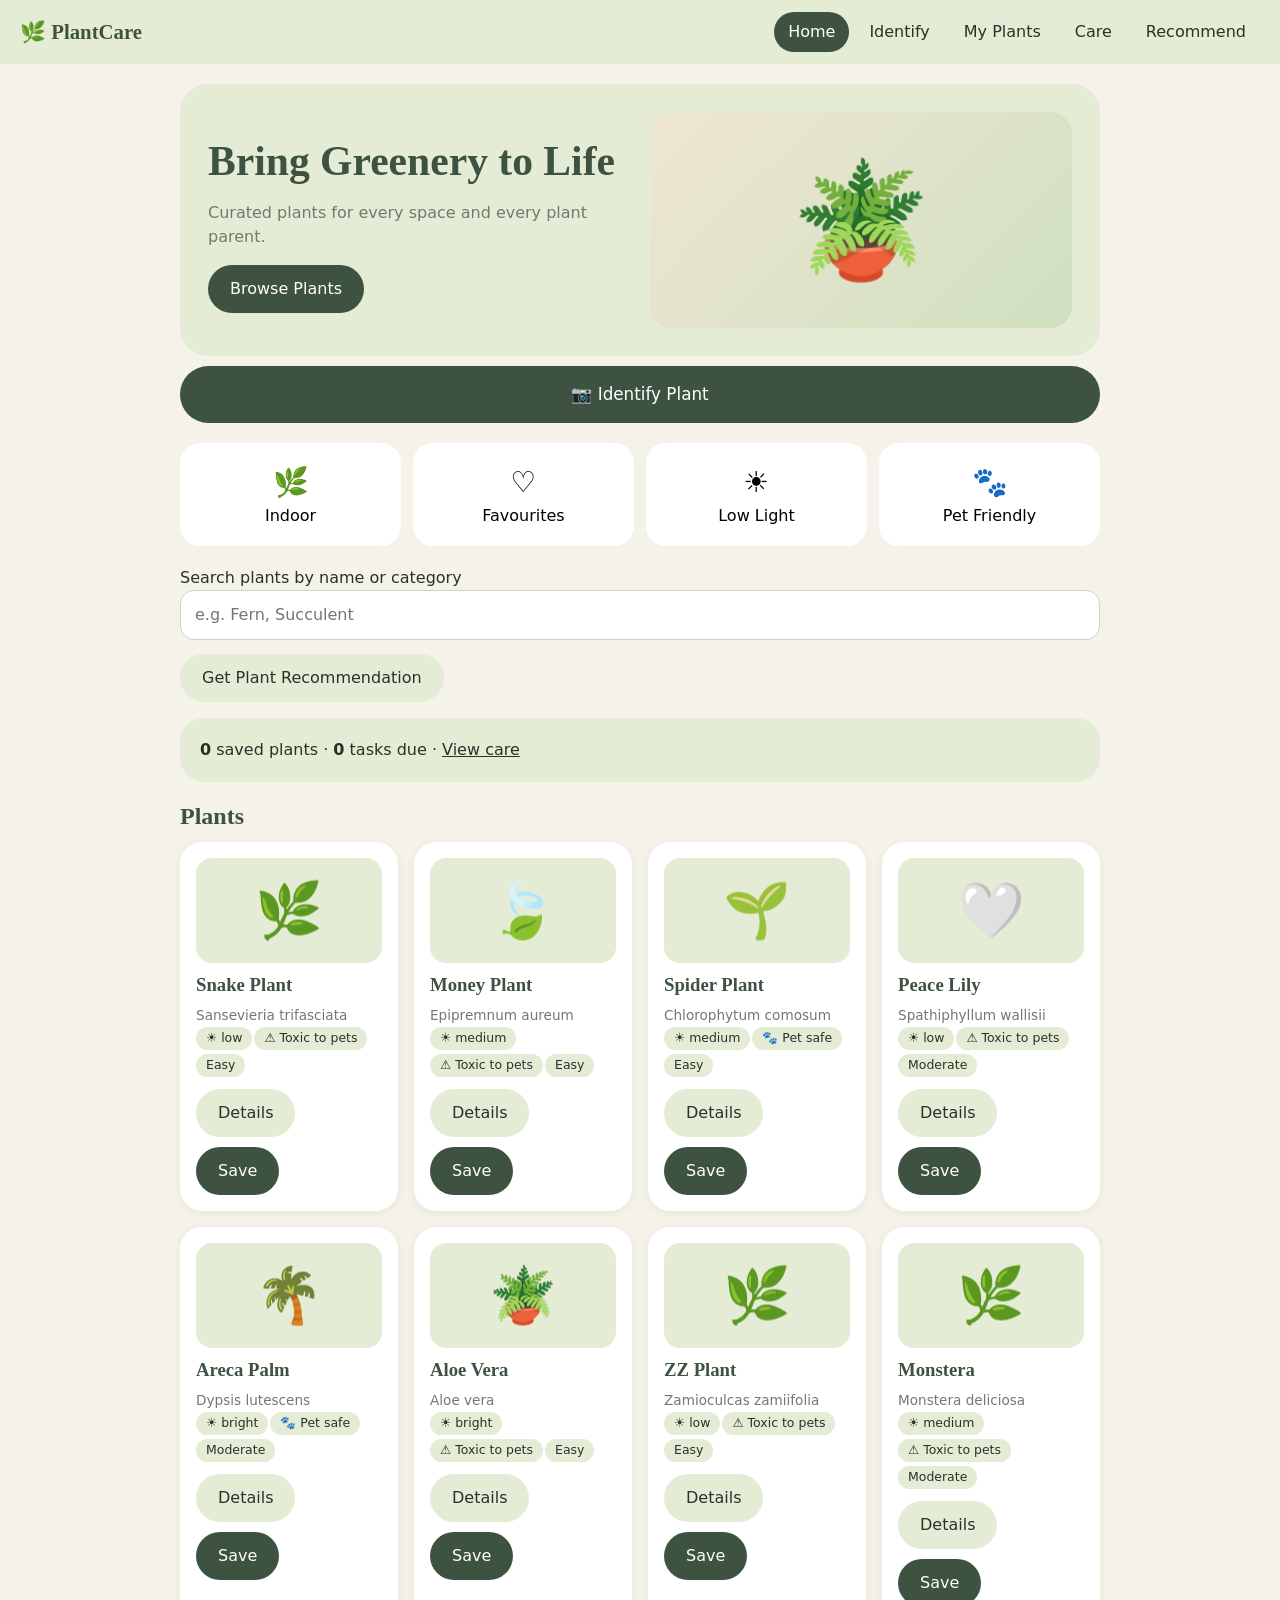
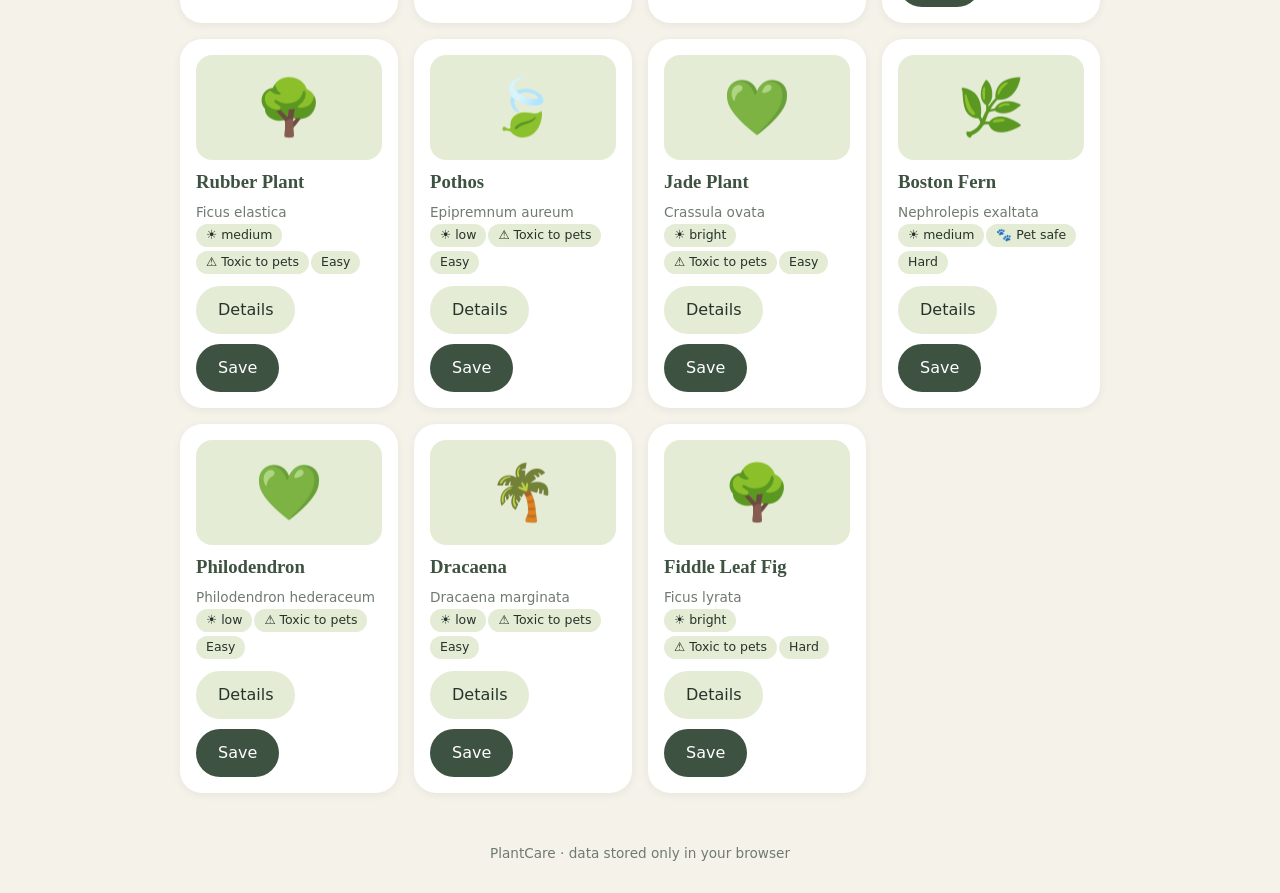
==== index.html @ 7bc5dca6 "Add PlantCare project code" ====
<!DOCTYPE html><html lang="en"><head><meta charset="UTF-8"><meta name="viewport" content="width=device-width,initial-scale=1"><title>Home · PlantCare</title><link rel="stylesheet" href="css/style.css"></head><body data-page="home"><main>
<section class="hero"><div><h1>Bring Greenery to Life</h1><p style="color:var(--muted)">Curated plants for every space and every plant parent.</p><a class="btn" href="#results">Browse Plants</a></div><div class="art" aria-hidden="true">🪴</div></section>
<a class="btn wide" href="identify.html">📷 Identify Plant</a>
<div class="chips" role="group" aria-label="Quick filters"><button class="chip" data-filter="all"><span>🌿</span>Indoor</button><button class="chip" data-filter="fav"><span>♡</span>Favourites</button><button class="chip" data-filter="low"><span>☀</span>Low Light</button><button class="chip" data-filter="pet"><span>🐾</span>Pet Friendly</button></div>
<label for="q">Search plants by name or category</label><input id="q" type="search" placeholder="e.g. Fern, Succulent">
<div class="pill-row" style="margin:14px 0"><a class="btn soft" href="recommendations.html">Get Plant Recommendation</a></div>
<div class="panel" id="summary"></div>
<h2 id="results">Plants</h2><div class="grid" id="grid"></div>
</main><script src="js/plants-data.js"></script><script src="js/app.js"></script><script src="js/pages.js"></script></body></html>
---- css/style.css ----
/* PlantCare design system – colours taken from the prototype */
:root{--bg:#f5f2ea;--card:#e4ecd6;--dark:#3d5240;--mid:#7a9e7e;--yellow:#f5e08a;--text:#26332a;--muted:#6f7a70;--red:#c0504d}
*{box-sizing:border-box}
body{margin:0;background:var(--bg);color:var(--text);font-family:"DM Sans",system-ui,sans-serif;line-height:1.5}
h1,h2,h3{font-family:Georgia,"Fraunces",serif;color:var(--dark);margin:.3em 0}
a{color:inherit;text-decoration:none}
header{display:flex;align-items:center;justify-content:space-between;padding:12px 20px;background:var(--card);position:sticky;top:0;z-index:5;flex-wrap:wrap;gap:8px}
.logo{font-family:Georgia,serif;font-weight:700;color:var(--dark);font-size:1.3rem}
nav{display:flex;gap:6px;flex-wrap:wrap}
nav a{padding:8px 14px;border-radius:99px;font-weight:500}
nav a:hover{background:#fff}
nav a.active{background:var(--dark);color:#fff}
main{max-width:960px;margin:0 auto;padding:20px}
footer{text-align:center;color:var(--muted);padding:30px 20px;font-size:.85rem}
.btn{display:inline-block;border:0;border-radius:99px;padding:12px 22px;background:var(--dark);color:#fff;font:inherit;font-weight:500;cursor:pointer;transition:.2s}
.btn:hover{opacity:.88;transform:translateY(-1px)}
.btn.soft{background:var(--card);color:var(--text)}
.btn.yellow{background:var(--yellow);color:var(--text)}
.btn.danger{background:var(--red)}
.btn.wide{display:block;width:100%;text-align:center;margin:10px 0;padding:16px;font-size:1.05rem}
.btn:focus-visible,input:focus-visible,select:focus-visible{outline:3px solid var(--mid);outline-offset:2px}
.hero{display:grid;grid-template-columns:1fr 1fr;gap:20px;background:var(--card);border-radius:28px;padding:28px;align-items:center}
.hero h1{font-size:2.6rem;line-height:1.1}
.hero .art{font-size:7rem;text-align:center;background:linear-gradient(135deg,#efe6d2,#cfe0c0);border-radius:22px;padding:24px}
.chips{display:grid;grid-template-columns:repeat(4,1fr);gap:12px;margin:20px 0}
.chip{background:#fff;border-radius:20px;padding:16px 6px;text-align:center;cursor:pointer;border:2px solid transparent;font:inherit}
.chip.on,.chip:hover{border-color:var(--mid)}
.chip span{display:block;font-size:1.8rem}
.grid{display:grid;grid-template-columns:repeat(auto-fill,minmax(210px,1fr));gap:16px}
.card{background:#fff;border-radius:22px;padding:16px;box-shadow:0 2px 10px rgba(0,0,0,.06);transition:.2s}
.card:hover{transform:translateY(-3px)}
.card .ph{font-size:3.4rem;text-align:center;background:var(--card);border-radius:16px;padding:12px;margin-bottom:8px}
.tag{display:inline-block;background:var(--card);border-radius:99px;padding:2px 10px;font-size:.78rem;margin:2px 2px 2px 0}
.pill-row{display:flex;gap:10px;flex-wrap:wrap}
.row{background:var(--card);border-radius:20px;padding:14px 18px;display:flex;justify-content:space-between;align-items:center;gap:10px;margin:8px 0;flex-wrap:wrap}
.row.white{background:#fff}.over{color:var(--red);font-size:.85rem}
label{display:block;font-weight:500;margin-top:12px}
input,select{width:100%;padding:12px 14px;border:1px solid #cbd7bf;border-radius:14px;background:#fff;font:inherit}
.err{color:var(--red);font-size:.85rem;min-height:1em}
.panel{background:var(--card);border-radius:24px;padding:20px;margin:16px 0}
.drop{border:2px dashed var(--mid);border-radius:22px;padding:40px;text-align:center;background:#fff;cursor:pointer}
.drop.over{background:var(--card)}
.drop img{max-width:260px;max-height:260px;border-radius:16px}
.score{font-size:1.6rem;font-weight:700;color:var(--dark)}
#toast{position:fixed;bottom:20px;left:50%;transform:translateX(-50%);background:var(--dark);color:#fff;padding:12px 22px;border-radius:99px;opacity:0;transition:.3s;pointer-events:none;z-index:9}
#toast.show{opacity:1}
.empty{text-align:center;color:var(--muted);padding:30px}
@media(max-width:700px){.hero{grid-template-columns:1fr}.hero h1{font-size:2rem}.chips{grid-template-columns:repeat(2,1fr)}}
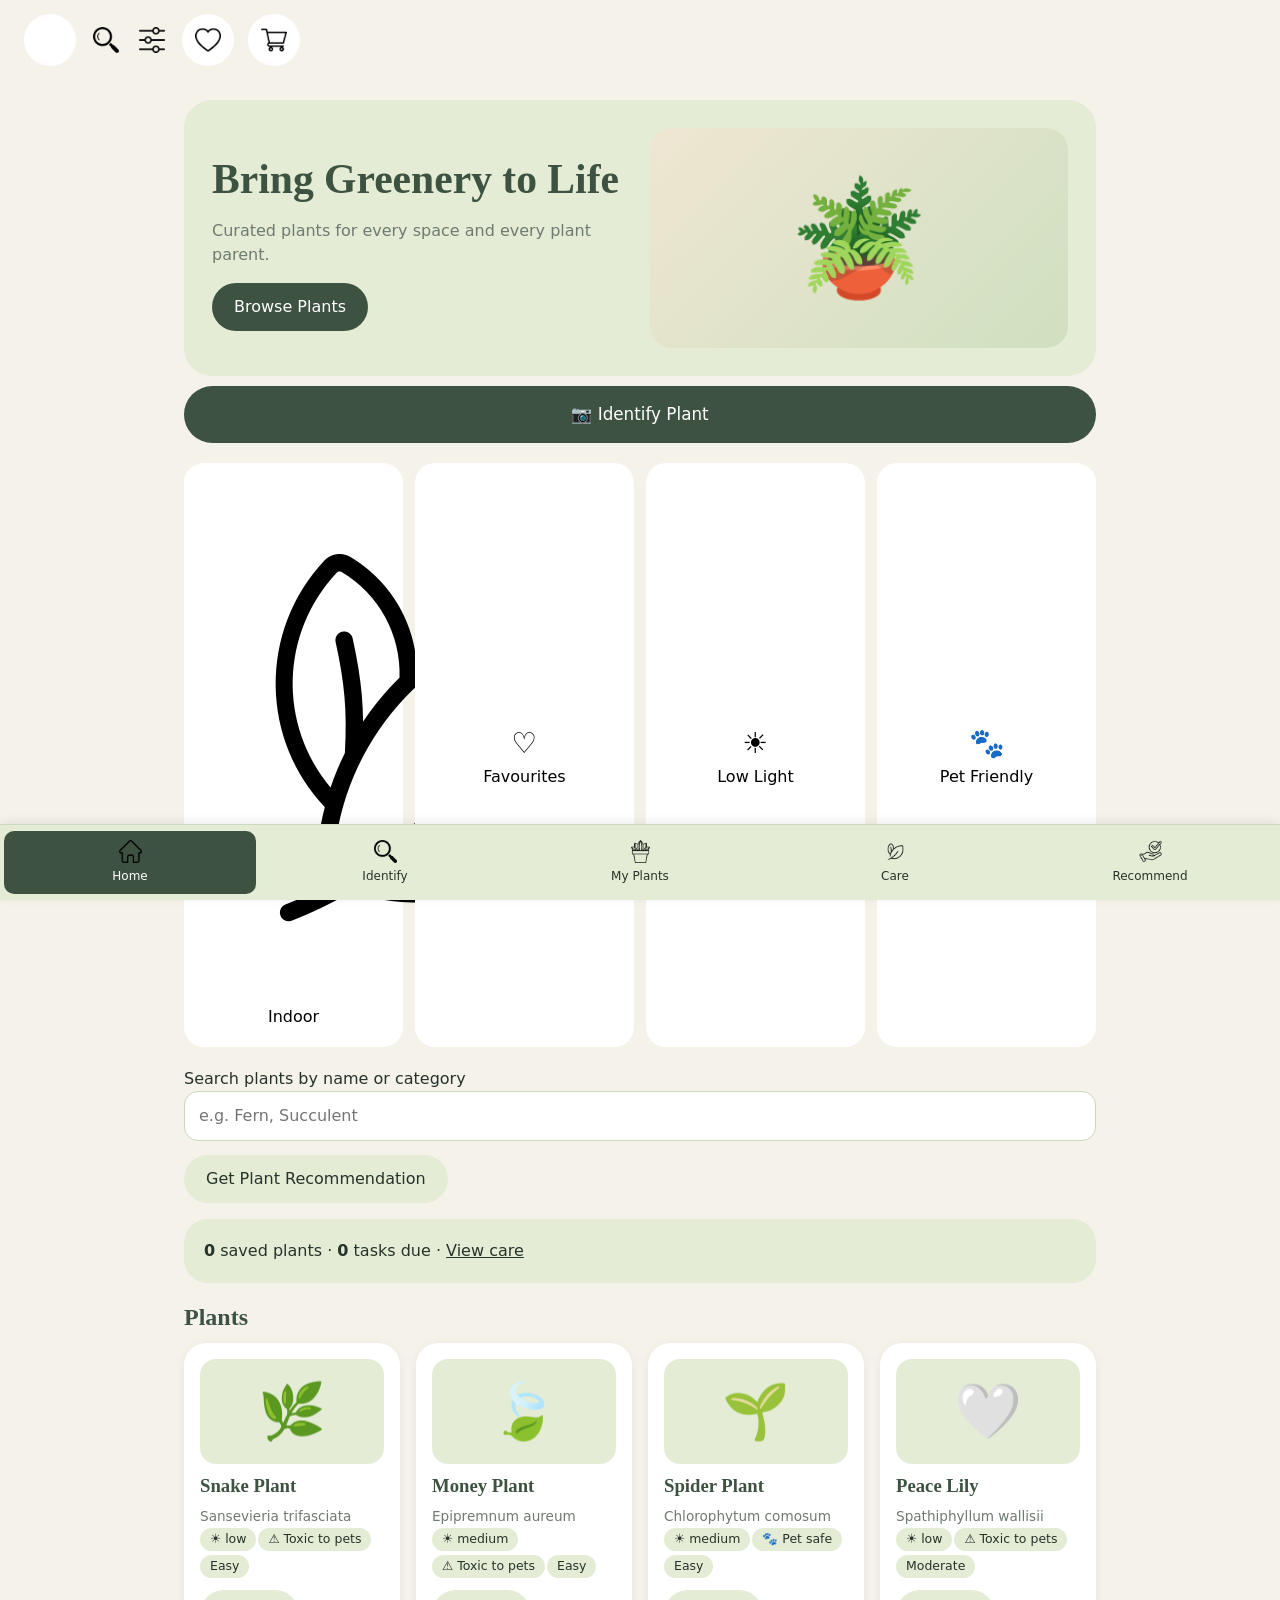
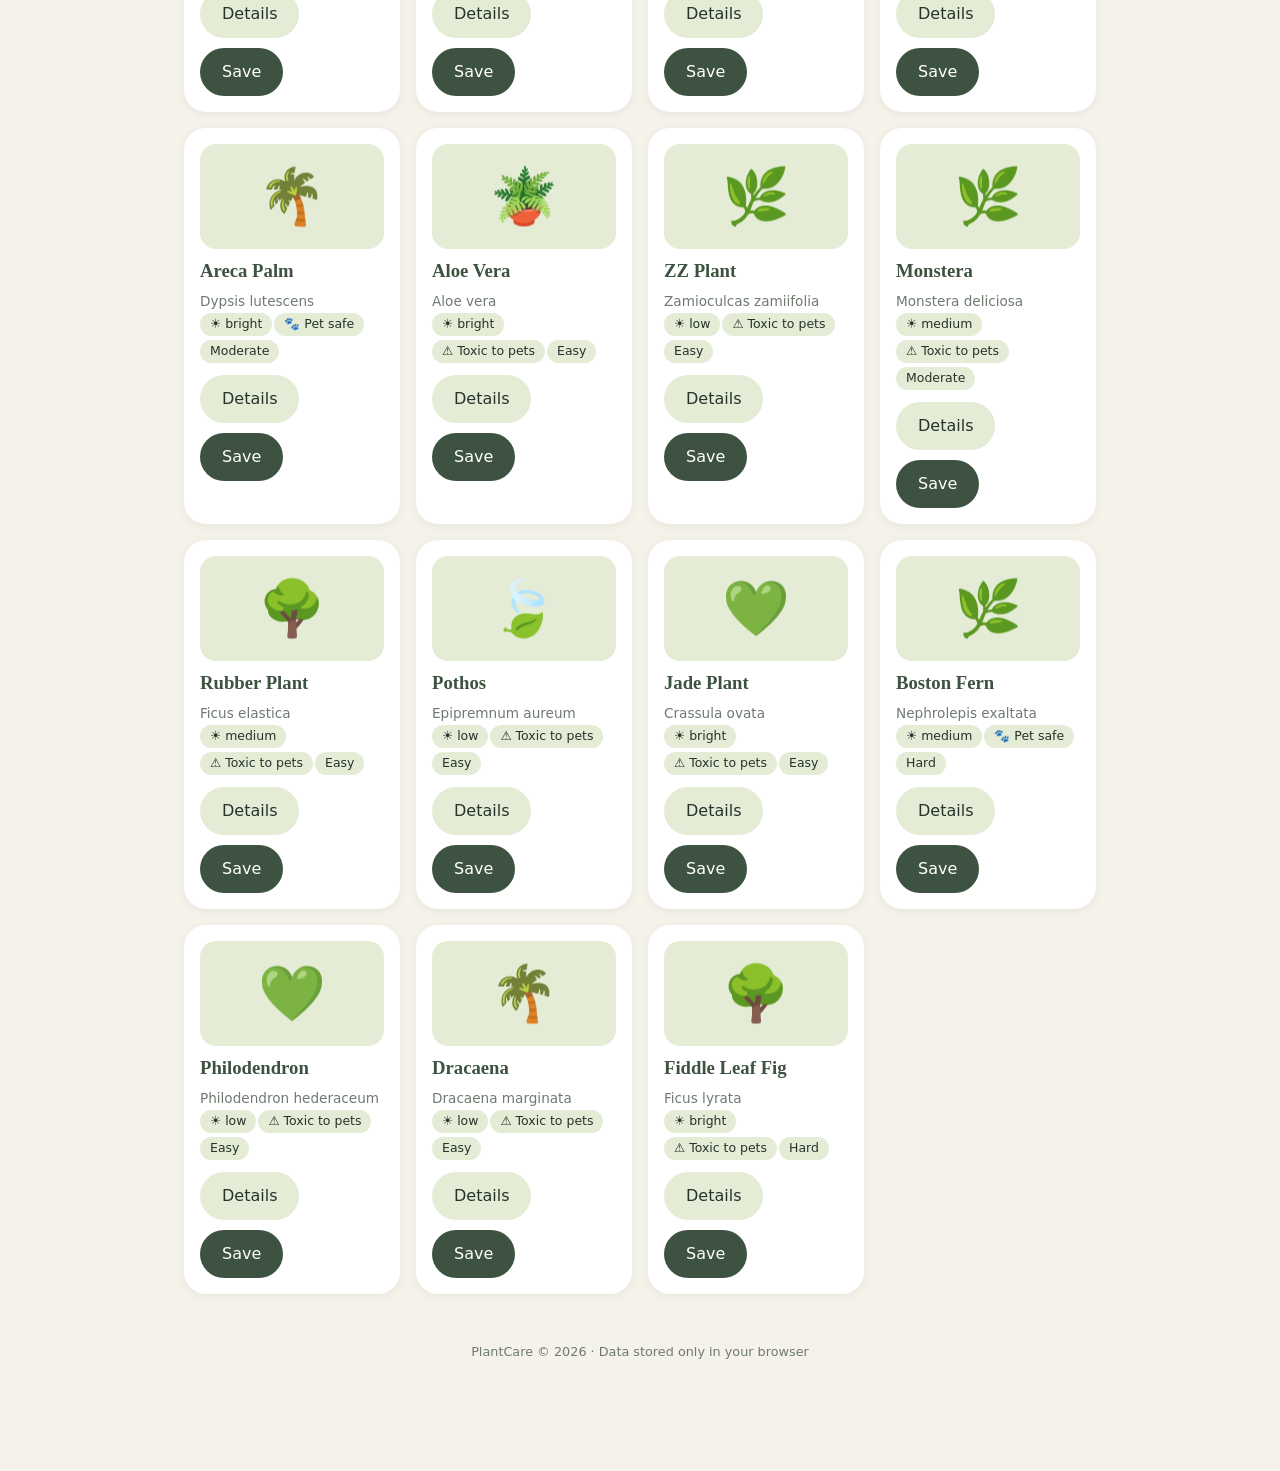
==== commit ec3f5e3b: "Update index.html" ====
--- a/index.html
+++ b/index.html
@@ -1,9 +1,77 @@
-<!DOCTYPE html><html lang="en"><head><meta charset="UTF-8"><meta name="viewport" content="width=device-width,initial-scale=1"><title>Home · PlantCare</title><link rel="stylesheet" href="css/style.css"></head><body data-page="home"><main>
-<section class="hero"><div><h1>Bring Greenery to Life</h1><p style="color:var(--muted)">Curated plants for every space and every plant parent.</p><a class="btn" href="#results">Browse Plants</a></div><div class="art" aria-hidden="true">🪴</div></section>
-<a class="btn wide" href="identify.html">📷 Identify Plant</a>
-<div class="chips" role="group" aria-label="Quick filters"><button class="chip" data-filter="all"><span>🌿</span>Indoor</button><button class="chip" data-filter="fav"><span>♡</span>Favourites</button><button class="chip" data-filter="low"><span>☀</span>Low Light</button><button class="chip" data-filter="pet"><span>🐾</span>Pet Friendly</button></div>
-<label for="q">Search plants by name or category</label><input id="q" type="search" placeholder="e.g. Fern, Succulent">
-<div class="pill-row" style="margin:14px 0"><a class="btn soft" href="recommendations.html">Get Plant Recommendation</a></div>
-<div class="panel" id="summary"></div>
-<h2 id="results">Plants</h2><div class="grid" id="grid"></div>
-</main><script src="js/plants-data.js"></script><script src="js/app.js"></script><script src="js/pages.js"></script></body></html>
+
+<!DOCTYPE html>
+<html lang="en">
+<head>
+    <meta charset="UTF-8">
+    <meta name="viewport" content="width=device-width, initial-scale=1.0">
+
+    <title>Home | PlantCare</title>
+
+    <link rel="stylesheet" href="css/style.css">
+</head>
+
+<body data-page="home">
+
+    <main>
+     
+        <section class="hero">
+            <div>
+                <h1>Bring Greenery to Life</h1>
+
+                <p style="color: var(--muted);">
+                    Curated plants for every space and every plant parent.
+                </p>
+
+                <a class="btn" href="#results">Browse Plants</a>
+            </div>
+
+            <div class="art" aria-hidden="true">🪴</div>
+        </section>
+
+        <a class="btn wide" href="identify.html">
+            📷 Identify Plant
+        </a>
+
+        <div class="chips" role="group" aria-label="Quick filters">
+            <button class="chip" data-filter="all">
+                <span><img src="images/leaves.png" alt="Filter"></span> Indoor
+            </button>
+
+            <button class="chip" data-filter="fav">
+                <span>♡</span> Favourites
+            </button>
+
+            <button class="chip" data-filter="low">
+                <span>☀</span> Low Light
+            </button>
+
+            <button class="chip" data-filter="pet">
+                <span>🐾</span> Pet Friendly
+            </button>
+        </div>
+
+        <label for="q">Search plants by name or category</label>
+        <input
+            type="search"
+            id="q"
+            placeholder="e.g. Fern, Succulent"
+        >
+
+        <div class="pill-row" style="margin: 14px 0;">
+            <a class="btn soft" href="recommendations.html">
+                Get Plant Recommendation
+            </a>
+        </div>
+
+        <div class="panel" id="summary"></div>
+
+        <h2 id="results">Plants</h2>
+        <div class="grid" id="grid"></div>
+    </main>
+    
+    <script src="js/plants-data.js"></script>
+    <script src="js/app.js"></script>
+    <script src="js/pages.js"></script>
+
+</body>
+</html>
--- a/css/style.css
+++ b/css/style.css
@@ -1,48 +1,574 @@
-/* PlantCare design system – colours taken from the prototype */
-:root{--bg:#f5f2ea;--card:#e4ecd6;--dark:#3d5240;--mid:#7a9e7e;--yellow:#f5e08a;--text:#26332a;--muted:#6f7a70;--red:#c0504d}
-*{box-sizing:border-box}
-body{margin:0;background:var(--bg);color:var(--text);font-family:"DM Sans",system-ui,sans-serif;line-height:1.5}
-h1,h2,h3{font-family:Georgia,"Fraunces",serif;color:var(--dark);margin:.3em 0}
-a{color:inherit;text-decoration:none}
-header{display:flex;align-items:center;justify-content:space-between;padding:12px 20px;background:var(--card);position:sticky;top:0;z-index:5;flex-wrap:wrap;gap:8px}
-.logo{font-family:Georgia,serif;font-weight:700;color:var(--dark);font-size:1.3rem}
-nav{display:flex;gap:6px;flex-wrap:wrap}
-nav a{padding:8px 14px;border-radius:99px;font-weight:500}
-nav a:hover{background:#fff}
-nav a.active{background:var(--dark);color:#fff}
-main{max-width:960px;margin:0 auto;padding:20px}
-footer{text-align:center;color:var(--muted);padding:30px 20px;font-size:.85rem}
-.btn{display:inline-block;border:0;border-radius:99px;padding:12px 22px;background:var(--dark);color:#fff;font:inherit;font-weight:500;cursor:pointer;transition:.2s}
-.btn:hover{opacity:.88;transform:translateY(-1px)}
-.btn.soft{background:var(--card);color:var(--text)}
-.btn.yellow{background:var(--yellow);color:var(--text)}
-.btn.danger{background:var(--red)}
-.btn.wide{display:block;width:100%;text-align:center;margin:10px 0;padding:16px;font-size:1.05rem}
-.btn:focus-visible,input:focus-visible,select:focus-visible{outline:3px solid var(--mid);outline-offset:2px}
-.hero{display:grid;grid-template-columns:1fr 1fr;gap:20px;background:var(--card);border-radius:28px;padding:28px;align-items:center}
-.hero h1{font-size:2.6rem;line-height:1.1}
-.hero .art{font-size:7rem;text-align:center;background:linear-gradient(135deg,#efe6d2,#cfe0c0);border-radius:22px;padding:24px}
-.chips{display:grid;grid-template-columns:repeat(4,1fr);gap:12px;margin:20px 0}
-.chip{background:#fff;border-radius:20px;padding:16px 6px;text-align:center;cursor:pointer;border:2px solid transparent;font:inherit}
-.chip.on,.chip:hover{border-color:var(--mid)}
-.chip span{display:block;font-size:1.8rem}
-.grid{display:grid;grid-template-columns:repeat(auto-fill,minmax(210px,1fr));gap:16px}
-.card{background:#fff;border-radius:22px;padding:16px;box-shadow:0 2px 10px rgba(0,0,0,.06);transition:.2s}
-.card:hover{transform:translateY(-3px)}
-.card .ph{font-size:3.4rem;text-align:center;background:var(--card);border-radius:16px;padding:12px;margin-bottom:8px}
-.tag{display:inline-block;background:var(--card);border-radius:99px;padding:2px 10px;font-size:.78rem;margin:2px 2px 2px 0}
-.pill-row{display:flex;gap:10px;flex-wrap:wrap}
-.row{background:var(--card);border-radius:20px;padding:14px 18px;display:flex;justify-content:space-between;align-items:center;gap:10px;margin:8px 0;flex-wrap:wrap}
-.row.white{background:#fff}.over{color:var(--red);font-size:.85rem}
-label{display:block;font-weight:500;margin-top:12px}
-input,select{width:100%;padding:12px 14px;border:1px solid #cbd7bf;border-radius:14px;background:#fff;font:inherit}
-.err{color:var(--red);font-size:.85rem;min-height:1em}
-.panel{background:var(--card);border-radius:24px;padding:20px;margin:16px 0}
-.drop{border:2px dashed var(--mid);border-radius:22px;padding:40px;text-align:center;background:#fff;cursor:pointer}
-.drop.over{background:var(--card)}
-.drop img{max-width:260px;max-height:260px;border-radius:16px}
-.score{font-size:1.6rem;font-weight:700;color:var(--dark)}
-#toast{position:fixed;bottom:20px;left:50%;transform:translateX(-50%);background:var(--dark);color:#fff;padding:12px 22px;border-radius:99px;opacity:0;transition:.3s;pointer-events:none;z-index:9}
-#toast.show{opacity:1}
-.empty{text-align:center;color:var(--muted);padding:30px}
-@media(max-width:700px){.hero{grid-template-columns:1fr}.hero h1{font-size:2rem}.chips{grid-template-columns:repeat(2,1fr)}}
+
+:root {
+    --bg: #f5f2ea;
+    --card: #e4ecd6;
+    --dark: #3d5240;
+    --mid: #7a9e7e;
+    --yellow: #f5e08a;
+    --text: #26332a;
+    --muted: #6f7a70;
+    --red: #c0504d;
+}
+
+/* Reset */
+*,
+*::before,
+*::after {
+    box-sizing: border-box;
+}
+
+html {
+    min-height: 100%;
+    width: 100%;
+    overflow-x: clip;
+}
+
+body {
+    min-height: 100vh;
+    width: 100%;
+    margin: 0;
+    padding-bottom: 90px;
+    display: flex;
+    flex-direction: column;
+    overflow-x: clip;
+    background: var(--bg);
+    color: var(--text);
+    font-family: "DM Sans", system-ui, sans-serif;
+    line-height: 1.5;
+}
+
+h1,
+h2,
+h3 {
+    margin: 0.3em 0;
+    color: var(--dark);
+    font-family: Georgia, "Fraunces", serif;
+}
+
+a {
+    color: inherit;
+    text-decoration: none;
+}
+
+/* Header */
+.app-header {
+    position: relative;
+    z-index: 10;
+    flex-shrink: 0;
+    width: 100%;
+    min-height: 80px;
+    padding: 12px 24px;
+    display: flex;
+    align-items: center;
+    justify-content: space-between;
+    gap: 12px;
+    background: var(--bg);
+}
+
+.header-actions {
+    display: flex;
+    align-items: center;
+    justify-content: flex-end;
+    gap: 14px;
+}
+
+.app-header button,
+.app-header a {
+    flex-shrink: 0;
+    box-sizing: border-box;
+    cursor: pointer;
+}
+
+.app-header .back-btn,
+.app-header .round-icon-btn {
+    width: 52px;
+    height: 52px;
+    padding: 0;
+    display: flex;
+    align-items: center;
+    justify-content: center;
+    border: 0;
+    border-radius: 50%;
+    background: #fff;
+}
+
+.app-header .icon-btn {
+    width: 32px;
+    height: 42px;
+    padding: 0;
+    display: flex;
+    align-items: center;
+    justify-content: center;
+    border: 0;
+    background: transparent;
+}
+
+.app-header img {
+    display: block;
+    width: 26px !important;
+    height: 26px !important;
+    max-width: 26px !important;
+    max-height: 26px !important;
+    object-fit: contain;
+}
+
+/* Bottom navigation icons */
+.nav-icon {
+    display: block;
+    width: 23px;
+    height: 23px;
+    margin: 0;
+    object-fit: contain;
+}
+
+.logo {
+    color: var(--dark);
+    font-family: Georgia, serif;
+    font-size: 1.3rem;
+    font-weight: 700;
+}
+
+.logo-icon {
+    width: 28px;
+    height: 28px;
+    object-fit: contain;
+    vertical-align: middle;
+}
+
+/* Main content */
+main {
+    flex: 1 0 auto;
+    width: 100%;
+    max-width: 960px;
+    margin: 0 auto;
+    padding: 20px 24px 28px;
+}
+
+/* General navigation */
+nav:not(.bottom-nav) {
+    display: flex;
+    flex-wrap: wrap;
+    gap: 6px;
+}
+
+nav:not(.bottom-nav) a {
+    padding: 8px 14px;
+    border-radius: 99px;
+    font-weight: 500;
+}
+
+nav:not(.bottom-nav) a:hover {
+    background: #fff;
+}
+
+nav:not(.bottom-nav) a.active {
+    background: var(--dark);
+    color: #fff;
+}
+
+/* Footer */
+footer,
+.site-footer {
+    margin-top: auto;
+    padding: 20px 10px;
+    color: var(--muted);
+    font-size: 0.8rem;
+    text-align: center;
+}
+
+/* Buttons */
+.btn {
+    display: inline-block;
+    padding: 12px 22px;
+    border: 0;
+    border-radius: 99px;
+    background: var(--dark);
+    color: #fff;
+    font: inherit;
+    font-weight: 500;
+    cursor: pointer;
+    transition: opacity 0.2s, transform 0.2s;
+}
+
+.btn:hover {
+    opacity: 0.88;
+    transform: translateY(-1px);
+}
+
+.btn.soft {
+    background: var(--card);
+    color: var(--text);
+}
+
+.btn.yellow {
+    background: var(--yellow);
+    color: var(--text);
+}
+
+.btn.danger {
+    background: var(--red);
+}
+
+.btn.wide {
+    display: block;
+    width: 100%;
+    margin: 10px 0;
+    padding: 16px;
+    text-align: center;
+    font-size: 1.05rem;
+}
+
+.btn:focus-visible,
+input:focus-visible,
+select:focus-visible,
+button:focus-visible,
+a:focus-visible {
+    outline: 3px solid var(--mid);
+    outline-offset: 2px;
+}
+
+/* Hero */
+.hero {
+    display: grid;
+    grid-template-columns: minmax(0, 1fr) minmax(0, 1fr);
+    align-items: center;
+    gap: 20px;
+    width: 100%;
+    min-width: 0;
+    padding: 28px;
+    border-radius: 28px;
+    background: var(--card);
+}
+
+.hero h1 {
+    font-size: clamp(2rem, 5vw, 2.6rem);
+    line-height: 1.1;
+    overflow-wrap: break-word;
+}
+
+.hero .art {
+    display: flex;
+    align-items: center;
+    justify-content: center;
+    min-width: 0;
+    min-height: 220px;
+    padding: 24px;
+    border-radius: 22px;
+    background: linear-gradient(135deg, #efe6d2, #cfe0c0);
+    font-size: 7rem;
+    text-align: center;
+}
+
+/* Quick filters */
+.chips {
+    display: grid;
+    grid-template-columns: repeat(4, minmax(0, 1fr));
+    gap: 12px;
+    margin: 20px 0;
+}
+
+.chip {
+    padding: 16px 6px;
+    border: 2px solid transparent;
+    border-radius: 20px;
+    background: #fff;
+    font: inherit;
+    text-align: center;
+    cursor: pointer;
+}
+
+.chip.on,
+.chip:hover {
+    border-color: var(--mid);
+}
+
+.chip span {
+    display: block;
+    font-size: 1.8rem;
+}
+
+/* Plant grid and cards */
+.grid {
+    display: grid;
+    grid-template-columns: repeat(auto-fill, minmax(210px, 1fr));
+    gap: 16px;
+}
+
+.card {
+    padding: 16px;
+    border-radius: 22px;
+    background: #fff;
+    box-shadow: 0 2px 10px rgba(0, 0, 0, 0.06);
+    transition: transform 0.2s;
+}
+
+.card:hover {
+    transform: translateY(-3px);
+}
+
+.card .ph {
+    margin-bottom: 8px;
+    padding: 12px;
+    border-radius: 16px;
+    background: var(--card);
+    font-size: 3.4rem;
+    text-align: center;
+}
+
+.tag {
+    display: inline-block;
+    margin: 2px 2px 2px 0;
+    padding: 2px 10px;
+    border-radius: 99px;
+    background: var(--card);
+    font-size: 0.78rem;
+}
+
+.pill-row {
+    display: flex;
+    flex-wrap: wrap;
+    gap: 10px;
+}
+
+/* Rows and panels */
+.row {
+    display: flex;
+    flex-wrap: wrap;
+    align-items: center;
+    justify-content: space-between;
+    gap: 10px;
+    margin: 8px 0;
+    padding: 14px 18px;
+    border-radius: 20px;
+    background: var(--card);
+}
+
+.row.white {
+    background: #fff;
+}
+
+.over {
+    color: var(--red);
+    font-size: 0.85rem;
+}
+
+.panel {
+    margin: 16px 0;
+    padding: 20px;
+    border-radius: 24px;
+    background: var(--card);
+}
+
+/* Forms */
+label {
+    display: block;
+    margin-top: 12px;
+    font-weight: 500;
+}
+
+input,
+select {
+    width: 100%;
+    min-width: 0;
+    padding: 12px 14px;
+    border: 1px solid #cbd7bf;
+    border-radius: 14px;
+    background: #fff;
+    font: inherit;
+}
+
+.err {
+    min-height: 1em;
+    color: var(--red);
+    font-size: 0.85rem;
+}
+
+/* Image upload */
+.drop {
+    padding: 32px;
+    border: 2px dashed var(--mid);
+    border-radius: 22px;
+    background: #fff;
+    text-align: center;
+    cursor: pointer;
+}
+
+.drop.over {
+    background: var(--card);
+}
+
+.drop img {
+    max-width: 100%;
+    max-height: 260px;
+    border-radius: 16px;
+}
+
+.score {
+    color: var(--dark);
+    font-size: 1.6rem;
+    font-weight: 700;
+}
+
+.empty {
+    padding: 30px;
+    color: var(--muted);
+    text-align: center;
+}
+
+/* Toast */
+#toast {
+    position: fixed;
+    z-index: 10001;
+    bottom: 100px;
+    left: 50%;
+    max-width: calc(100% - 32px);
+    padding: 12px 22px;
+    transform: translateX(-50%);
+    border-radius: 99px;
+    background: var(--dark);
+    color: #fff;
+    opacity: 0;
+    pointer-events: none;
+    transition: opacity 0.3s;
+}
+
+#toast.show {
+    opacity: 1;
+}
+
+/* Fixed bottom navigation */
+.bottom-nav {
+    position: fixed;
+    z-index: 9999;
+    right: 0;
+    bottom: 0;
+    left: 0;
+    width: 100%;
+    min-height: 76px;
+    display: flex;
+    flex-wrap: nowrap;
+    align-items: stretch;
+    justify-content: space-around;
+    gap: 3px;
+    padding: 6px 4px max(6px, env(safe-area-inset-bottom));
+    border-top: 1px solid #cbd7bf;
+    background: var(--card);
+    box-shadow: 0 -2px 10px rgba(0, 0, 0, 0.08);
+}
+
+.bottom-nav a {
+    flex: 1 1 0;
+    min-width: 0;
+    display: flex;
+    flex-direction: column;
+    align-items: center;
+    justify-content: center;
+    gap: 4px;
+    padding: 6px 2px;
+    border-radius: 10px;
+    font-size: 12px;
+    font-weight: 500;
+    text-align: center;
+}
+
+.bottom-nav a:hover {
+    background: #fff;
+}
+
+.bottom-nav a.active,
+.bottom-nav a.active:hover {
+    background: var(--dark);
+    color: #fff;
+}
+
+/* Tablet and mobile */
+@media (max-width: 700px) {
+    main {
+        padding: 14px 16px 24px;
+    }
+
+    .hero {
+        grid-template-columns: minmax(0, 1fr);
+        gap: 16px;
+        padding: 22px;
+    }
+
+    .hero h1 {
+        font-size: 2rem;
+    }
+
+    .hero .art {
+        min-height: 180px;
+        max-height: 260px;
+        font-size: 5rem;
+    }
+
+    .chips {
+        grid-template-columns: repeat(2, minmax(0, 1fr));
+    }
+
+    .grid {
+        grid-template-columns: repeat(2, minmax(0, 1fr));
+        gap: 12px;
+    }
+}
+
+@media (max-width: 480px) {
+    body {
+        padding-bottom: 84px;
+    }
+
+    .app-header {
+        min-height: 68px;
+        padding: 10px 14px;
+        gap: 8px;
+    }
+
+    .header-actions {
+        gap: 10px;
+    }
+
+    .app-header .back-btn,
+    .app-header .round-icon-btn {
+        width: 44px;
+        height: 44px;
+    }
+
+    .app-header .icon-btn {
+        width: 28px;
+        height: 38px;
+    }
+
+    .app-header img {
+        width: 24px !important;
+        height: 24px !important;
+        max-width: 24px !important;
+        max-height: 24px !important;
+    }
+
+    .bottom-nav {
+        min-height: 70px;
+        gap: 1px;
+        padding-right: 2px;
+        padding-left: 2px;
+    }
+
+    .bottom-nav a {
+        gap: 3px;
+        padding: 5px 1px;
+        font-size: 10px;
+    }
+
+    .bottom-nav .nav-icon {
+        width: 22px;
+        height: 22px;
+    }
+
+    .grid {
+        grid-template-columns: minmax(0, 1fr);
+    }
+
+    .drop {
+        padding: 20px;
+    }
+}
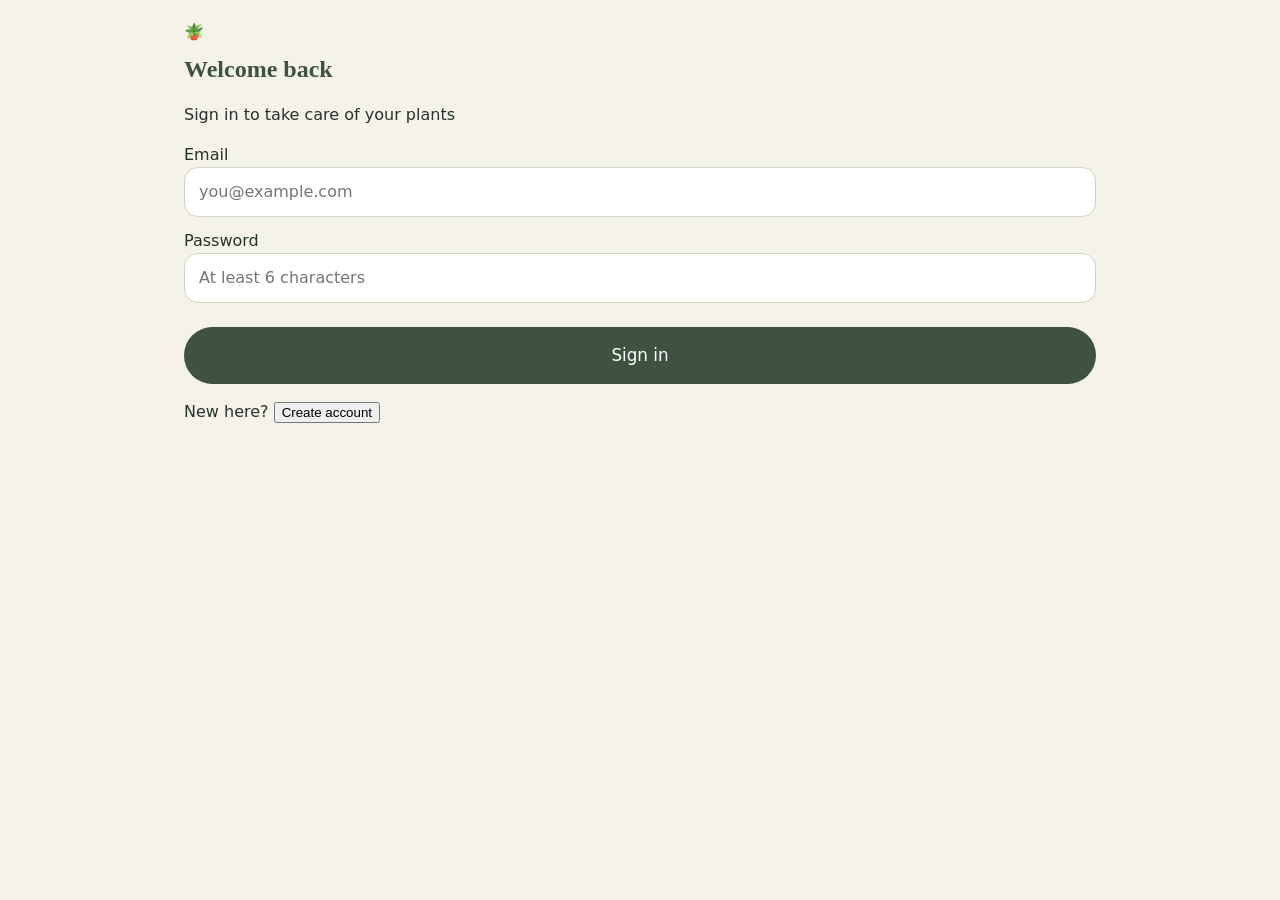
==== commit 877ad5d9: "Update index.html" ====
--- a/index.html
+++ b/index.html
@@ -71,6 +71,7 @@
     
     <script src="js/plants-data.js"></script>
     <script src="js/app.js"></script>
+    <script src="js/auth.js"></script><script>Auth.require()</script>
     <script src="js/pages.js"></script>
 
 </body>
--- a/css/style.css
+++ b/css/style.css
@@ -572,3 +572,90 @@
         padding: 20px;
     }
 }
+
+
+
+/* Fix quick filter cards */
+.chips {
+    display: grid;
+    grid-template-columns: repeat(2, minmax(0, 1fr));
+    gap: 16px;
+}
+
+.chip {
+    min-width: 0;
+    min-height: 140px;
+    display: flex;
+    flex-direction: column;
+    align-items: center;
+    justify-content: center;
+    gap: 8px;
+    padding: 20px 10px;
+    border: 2px solid transparent;
+    border-radius: 24px;
+    background: #fff;
+    font-size: 1.1rem;
+}
+
+/* Keep icons small */
+.chip span {
+    display: flex;
+    align-items: center;
+    justify-content: center;
+    width: 36px;
+    height: 36px;
+    margin: 0;
+    font-size: 1.8rem;
+}
+
+.chip span img,
+.chip .chip-icon {
+    display: block;
+    width: 30px !important;
+    height: 30px !important;
+    max-width: 30px !important;
+    max-height: 30px !important;
+    object-fit: contain;
+}
+
+.chip.on,
+.chip:hover {
+    border-color: var(--mid);
+}
+
+@media (max-width: 480px) {
+    .chips {
+        gap: 12px;
+    }
+
+    .chip {
+        min-height: 130px;
+        padding: 16px 8px;
+    }
+}
+
+.app-header {
+    width: 100%;
+    display: flex;
+    align-items: center;
+    justify-content: space-between;
+    padding: 12px 20px;
+    background: var(--bg);
+}
+
+.header-actions {
+    display: flex;
+    align-items: center;
+    justify-content: flex-end;
+    gap: 16px;
+    margin-left: auto;
+}
+
+.app-header img {
+    width: 26px !important;
+    height: 26px !important;
+    object-fit: contain;
+}
+
+
+
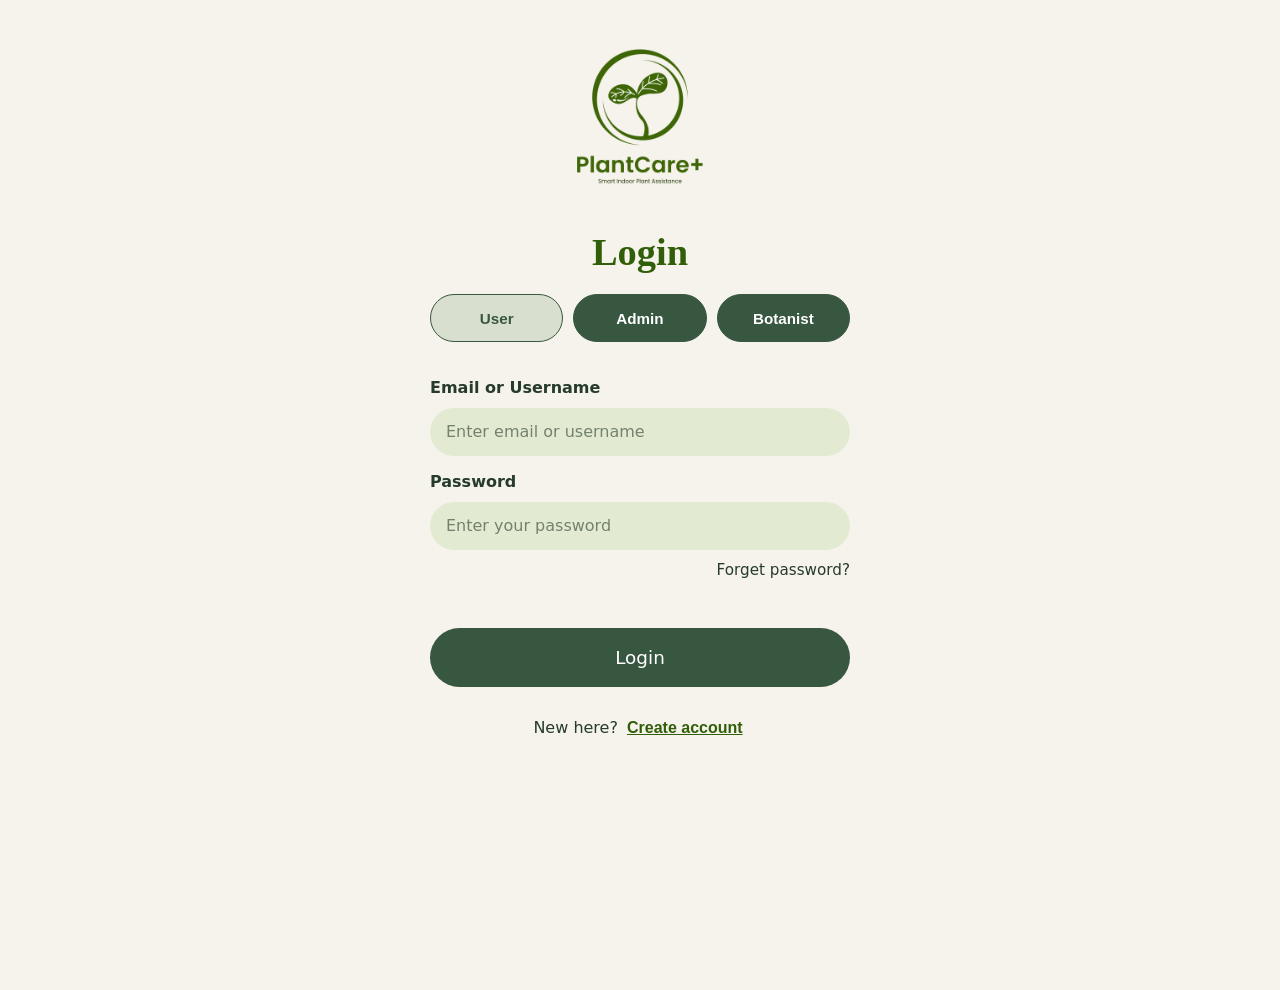
==== commit 7ead658a: "Update index.html" ====
--- a/index.html
+++ b/index.html
@@ -25,7 +25,13 @@
                 <a class="btn" href="#results">Browse Plants</a>
             </div>
 
-            <div class="art" aria-hidden="true">🪴</div>
+            <div class="art">
+                <img
+                src="images/hero-plant.png"
+                alt="Beautiful indoor plant in a pot"
+                class="hero-plant-image"
+                >
+            </div>
         </section>
 
         <a class="btn wide" href="identify.html">
--- a/css/style.css
+++ b/css/style.css
@@ -657,5 +657,268 @@
     object-fit: contain;
 }
 
-
-
+body[data-page="signin"] {
+    background: #f5f3eb;
+    color: #263b2b;
+}
+
+.signin-main {
+    width: 100%;
+    max-width: 520px;
+    min-height: 100vh;
+    margin: 0 auto;
+    padding: 28px 24px 50px;
+}
+
+.signin-card {
+    width: 100%;
+}
+
+.brand {
+    display: flex;
+    justify-content: center;
+    align-items: center;
+    margin: 12px auto 24px;
+}
+
+.brand-logo {
+    display: block;
+    width: 100%;
+    max-width: 370px;
+    height: auto;
+    object-fit: contain;
+}
+
+.signin-card h1 {
+    margin: 12px 0 28px;
+    text-align: center;
+    color: #315e08;
+    font-size: 2rem;
+    font-weight: 700;
+}
+
+.role-buttons {
+    display: flex;
+    justify-content: space-between;
+    gap: 12px;
+    margin: 30px 0 48px;
+}
+
+.role-btn {
+    flex: 1;
+    min-width: 0;
+    min-height: 58px;
+    padding: 12px 8px;
+    border: 1.5px solid #385740;
+    border-radius: 26px;
+    background: #385740;
+    color: #ffffff;
+    font-size: 1rem;
+    font-weight: 600;
+    cursor: default;
+}
+
+.role-btn.active {
+    background: #d8dfce;
+    color: #385740;
+}
+
+#authForm {
+    display: flex;
+    flex-direction: column;
+    gap: 12px;
+}
+
+#authForm label {
+    margin-top: 8px;
+    color: #263b2b;
+    font-size: 1.15rem;
+    font-weight: 700;
+}
+
+#authForm input {
+    width: 100%;
+    min-height: 56px;
+    padding: 14px 18px;
+    border: none;
+    border-radius: 28px;
+    outline: none;
+    background: #e2ebd2;
+    color: #263b2b;
+    font-size: 1rem;
+}
+
+#authForm input:focus {
+    box-shadow: 0 0 0 2px #385740;
+}
+
+#authForm input::placeholder {
+    color: #74816e;
+}
+
+.forgot-password {
+    margin-top: 0;
+    text-align: right;
+}
+
+.forgot-password a {
+    color: #263b2b;
+    font-size: 0.95rem;
+    text-decoration: none;
+}
+
+.login-btn {
+    width: 100%;
+    min-height: 68px;
+    margin-top: 28px;
+    border: none;
+    border-radius: 36px;
+    background: #385740;
+    color: #ffffff;
+    font-size: 1.3rem;
+}
+
+.switch {
+    margin-top: 24px;
+    text-align: center;
+}
+
+.link {
+    padding: 4px;
+    border: none;
+    background: transparent;
+    color: #315e08;
+    font-size: 1rem;
+    font-weight: 700;
+    text-decoration: underline;
+    cursor: pointer;
+}
+
+.profile-icon {
+    margin: 50px auto 20px;
+    text-align: center;
+    font-size: 4rem;
+}
+
+.signin-card[hidden],
+#nameWrap[hidden] {
+    display: none !important;
+}
+
+@media (max-width: 380px) {
+    .signin-main {
+        padding-right: 18px;
+        padding-left: 18px;
+    }
+
+    .role-buttons {
+        gap: 8px;
+    }
+
+    .role-btn {
+        font-size: 0.9rem;
+    }
+
+    .brand-logo {
+        max-width: 300px;
+    }
+}
+
+
+/* Compact PlantCare+ login and registration layout */
+
+body[data-page="signin"] {
+    box-sizing: border-box;
+    min-height: 100vh;
+    overflow-x: hidden;
+}
+
+body[data-page="signin"] *,
+body[data-page="signin"] *::before,
+body[data-page="signin"] *::after {
+    box-sizing: border-box;
+}
+
+body[data-page="signin"] .signin-main {
+    width: 100%;
+    max-width: 460px;
+    min-height: 100vh;
+    margin: 0 auto;
+    padding: 12px 20px 24px;
+}
+
+body[data-page="signin"] .brand {
+    margin: 0 auto 8px;
+}
+
+body[data-page="signin"] .brand-logo {
+    display: block;
+    width: 100%;
+    max-width: 210px;
+    max-height: 220px;
+    height: auto;
+    object-fit: contain;
+}
+
+body[data-page="signin"] .signin-card h1 {
+    margin: 8px 0 20px;
+    font-size: clamp(1.8rem, 6vw, 2.4rem);
+    line-height: 1.15;
+}
+
+body[data-page="signin"] .role-buttons {
+    gap: 10px;
+    margin: 20px 0 28px;
+}
+
+body[data-page="signin"] .role-btn {
+    min-height: 48px;
+    padding: 10px 6px;
+    font-size: 0.95rem;
+}
+
+body[data-page="signin"] #authForm {
+    gap: 8px;
+}
+
+body[data-page="signin"] #authForm label {
+    margin-top: 6px;
+    font-size: 1rem;
+}
+
+body[data-page="signin"] #authForm input {
+    min-height: 48px;
+    padding: 12px 16px;
+    font-size: 1rem;
+}
+
+body[data-page="signin"] .login-btn {
+    min-height: 54px;
+    margin-top: 16px;
+    font-size: 1.15rem;
+}
+
+body[data-page="signin"] .switch {
+    margin-top: 18px;
+    padding-bottom: 8px;
+}
+
+@media (max-height: 750px) {
+    body[data-page="signin"] .brand-logo {
+        max-width: 150px;
+        max-height: 150px;
+    }
+
+    body[data-page="signin"] .signin-main {
+        padding-top: 8px;
+    }
+
+    body[data-page="signin"] .role-buttons {
+        margin-bottom: 18px;
+    }
+}
+
+
+
+
+
